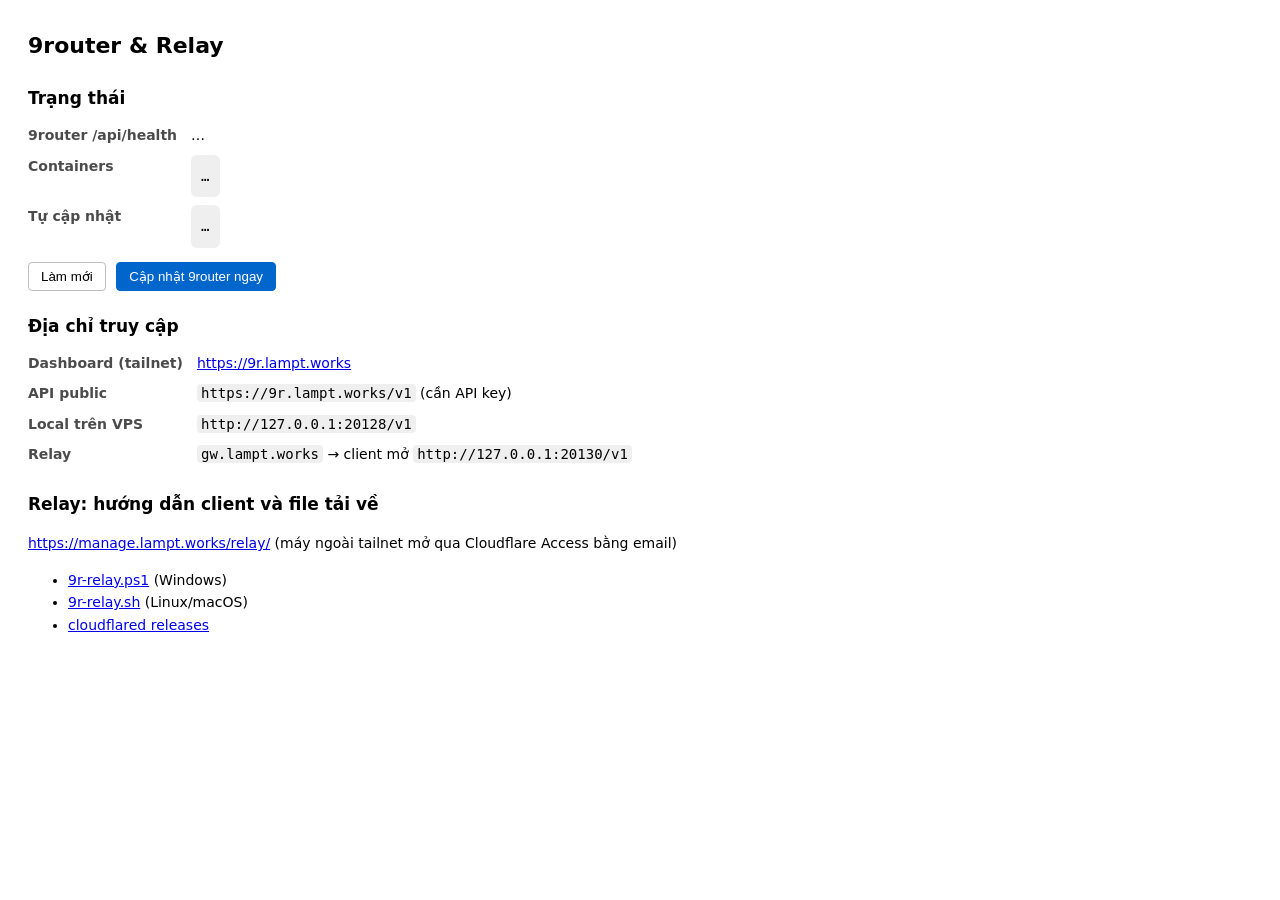
==== deploy/vps/cockpit-9router/index.html @ c33e1a71 "feat(deploy): Cockpit admin on manage.lampt.works with 9router/relay page - Cockpit bound to loopbac" ====
<!doctype html>
<html lang="vi">
<head>
<meta charset="utf-8">
<title>9router & Relay</title>
<script src="../base1/cockpit.js"></script>
<script src="app.js"></script>
<style>
body{padding:20px;font:14px/1.6 system-ui,sans-serif}
h1{font-size:22px;margin:0 0 8px}h2{font-size:17px;margin:22px 0 8px}
table{border-collapse:collapse}td,th{padding:4px 14px 4px 0;text-align:left;vertical-align:top}th{opacity:.7;font-weight:600}
pre{background:rgba(127,127,127,.12);padding:10px;border-radius:6px;overflow-x:auto;margin:0}
code{background:rgba(127,127,127,.12);padding:1px 4px;border-radius:4px}
.ok{color:#3e8635}.bad{color:#c9190b}
button{margin:10px 6px 0 0;padding:6px 12px;border-radius:4px;border:1px solid rgba(127,127,127,.5);background:transparent;color:inherit;cursor:pointer}
button.primary{background:#0066cc;color:#fff;border-color:#0066cc}
</style>
</head>
<body>
<h1>9router & Relay</h1>

<h2>Trạng thái</h2>
<table>
<tr><th>9router /api/health</th><td id="health">…</td></tr>
<tr><th>Containers</th><td><pre id="ps">…</pre></td></tr>
<tr><th>Tự cập nhật</th><td><pre id="timer">…</pre></td></tr>
</table>
<button id="refresh">Làm mới</button>
<button id="update" class="primary">Cập nhật 9router ngay</button>
<pre id="out" hidden></pre>

<h2>Địa chỉ truy cập</h2>
<table>
<tr><th>Dashboard (tailnet)</th><td><a href="https://9r.lampt.works" target="_blank" rel="noopener">https://9r.lampt.works</a></td></tr>
<tr><th>API public</th><td><code>https://9r.lampt.works/v1</code> (cần API key)</td></tr>
<tr><th>Local trên VPS</th><td><code>http://127.0.0.1:20128/v1</code></td></tr>
<tr><th>Relay</th><td><code>gw.lampt.works</code> → client mở <code>http://127.0.0.1:20130/v1</code></td></tr>
</table>

<h2>Relay: hướng dẫn client và file tải về</h2>
<p><a href="https://manage.lampt.works/relay/" target="_blank" rel="noopener">https://manage.lampt.works/relay/</a> (máy ngoài tailnet mở qua Cloudflare Access bằng email)</p>
<ul>
<li><a href="https://manage.lampt.works/relay/download/9r-relay.ps1" target="_blank" rel="noopener">9r-relay.ps1</a> (Windows)</li>
<li><a href="https://manage.lampt.works/relay/download/9r-relay.sh" target="_blank" rel="noopener">9r-relay.sh</a> (Linux/macOS)</li>
<li><a href="https://github.com/cloudflare/cloudflared/releases/latest" target="_blank" rel="noopener">cloudflared releases</a></li>
</ul>
</body>
</html>
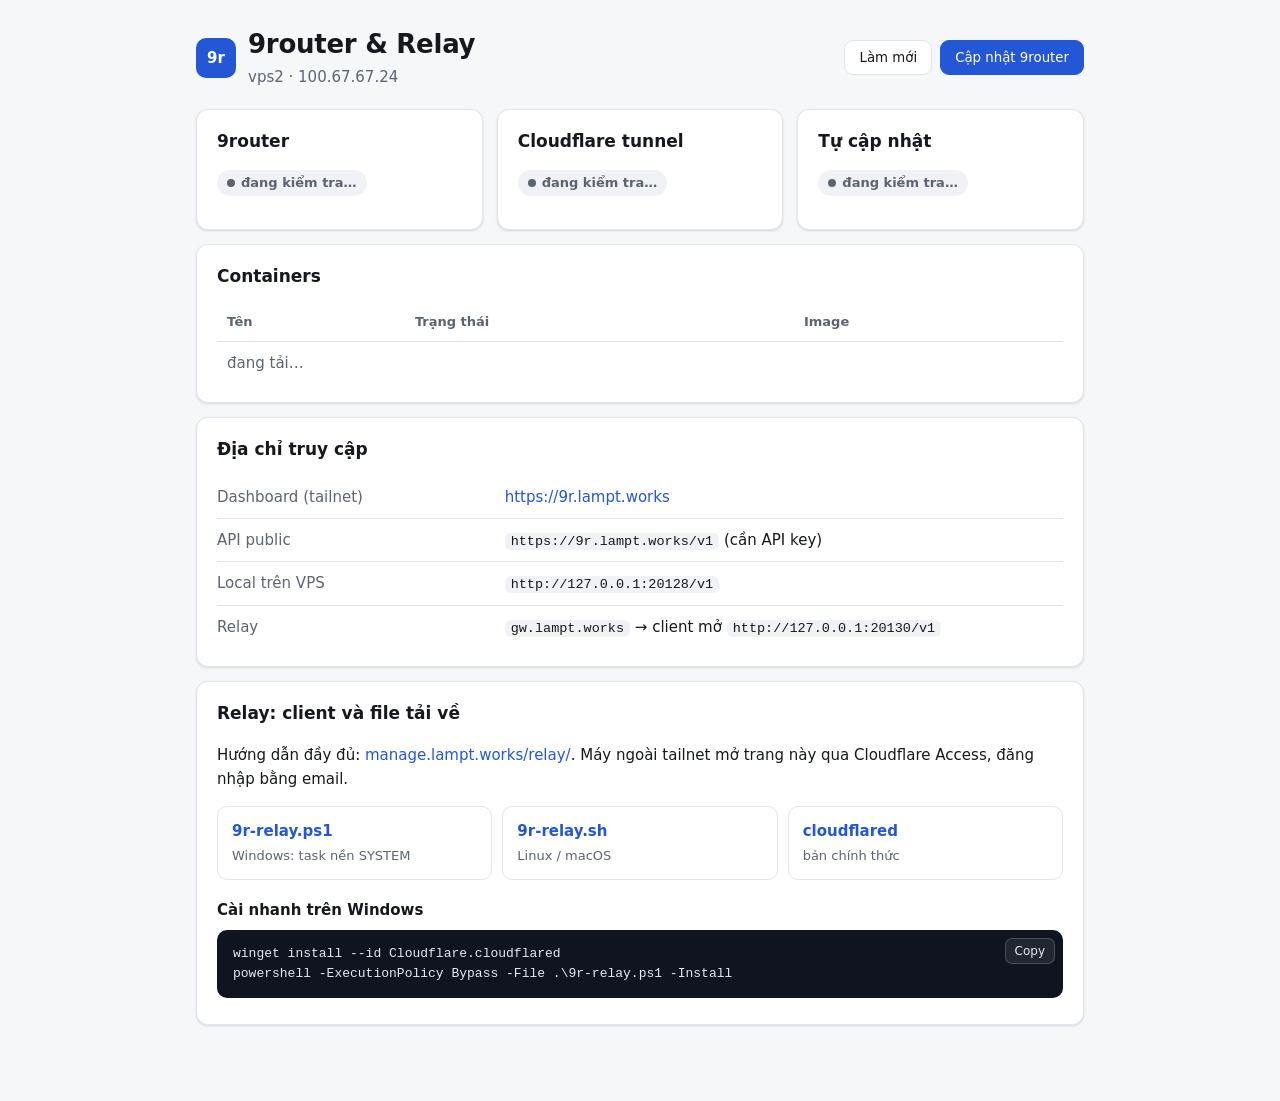
==== commit 44d15883: "feat(deploy): relay client as hidden SYSTEM task; restyle relay/Cockpit pages - 9r-relay.ps1: -Insta" ====
--- a/deploy/vps/cockpit-9router/index.html
+++ b/deploy/vps/cockpit-9router/index.html
@@ -2,47 +2,84 @@
 <html lang="vi">
 <head>
 <meta charset="utf-8">
+<meta name="viewport" content="width=device-width, initial-scale=1">
 <title>9router & Relay</title>
+<!-- Cockpit CSP is default-src 'self': CSS/JS must be separate files (no inline). -->
+<link rel="stylesheet" href="site.css">
 <script src="../base1/cockpit.js"></script>
+<script src="copy.js"></script>
 <script src="app.js"></script>
-<style>
-body{padding:20px;font:14px/1.6 system-ui,sans-serif}
-h1{font-size:22px;margin:0 0 8px}h2{font-size:17px;margin:22px 0 8px}
-table{border-collapse:collapse}td,th{padding:4px 14px 4px 0;text-align:left;vertical-align:top}th{opacity:.7;font-weight:600}
-pre{background:rgba(127,127,127,.12);padding:10px;border-radius:6px;overflow-x:auto;margin:0}
-code{background:rgba(127,127,127,.12);padding:1px 4px;border-radius:4px}
-.ok{color:#3e8635}.bad{color:#c9190b}
-button{margin:10px 6px 0 0;padding:6px 12px;border-radius:4px;border:1px solid rgba(127,127,127,.5);background:transparent;color:inherit;cursor:pointer}
-button.primary{background:#0066cc;color:#fff;border-color:#0066cc}
-</style>
 </head>
 <body>
-<h1>9router & Relay</h1>
+<div class="wrap">
 
-<h2>Trạng thái</h2>
-<table>
-<tr><th>9router /api/health</th><td id="health">…</td></tr>
-<tr><th>Containers</th><td><pre id="ps">…</pre></td></tr>
-<tr><th>Tự cập nhật</th><td><pre id="timer">…</pre></td></tr>
-</table>
-<button id="refresh">Làm mới</button>
-<button id="update" class="primary">Cập nhật 9router ngay</button>
-<pre id="out" hidden></pre>
+<header class="hero">
+  <div class="brand">
+    <div class="logo">9r</div>
+    <div>
+      <h1>9router & Relay</h1>
+      <p>vps2 · 100.67.67.24</p>
+    </div>
+  </div>
+  <div class="actions">
+    <button id="refresh" class="btn" type="button">Làm mới</button>
+    <button id="update" class="btn primary" type="button">Cập nhật 9router</button>
+  </div>
+</header>
 
-<h2>Địa chỉ truy cập</h2>
-<table>
-<tr><th>Dashboard (tailnet)</th><td><a href="https://9r.lampt.works" target="_blank" rel="noopener">https://9r.lampt.works</a></td></tr>
-<tr><th>API public</th><td><code>https://9r.lampt.works/v1</code> (cần API key)</td></tr>
-<tr><th>Local trên VPS</th><td><code>http://127.0.0.1:20128/v1</code></td></tr>
-<tr><th>Relay</th><td><code>gw.lampt.works</code> → client mở <code>http://127.0.0.1:20130/v1</code></td></tr>
-</table>
+<div class="grid">
+  <section class="card">
+    <h2>9router</h2>
+    <p><span id="health" class="pill">đang kiểm tra…</span></p>
+    <p class="muted" id="version"></p>
+  </section>
+  <section class="card">
+    <h2>Cloudflare tunnel</h2>
+    <p><span id="tunnel" class="pill">đang kiểm tra…</span></p>
+    <p class="muted" id="tunnel-detail"></p>
+  </section>
+  <section class="card">
+    <h2>Tự cập nhật</h2>
+    <p><span id="timer" class="pill">đang kiểm tra…</span></p>
+    <p class="muted" id="timer-detail"></p>
+  </section>
+</div>
 
-<h2>Relay: hướng dẫn client và file tải về</h2>
-<p><a href="https://manage.lampt.works/relay/" target="_blank" rel="noopener">https://manage.lampt.works/relay/</a> (máy ngoài tailnet mở qua Cloudflare Access bằng email)</p>
-<ul>
-<li><a href="https://manage.lampt.works/relay/download/9r-relay.ps1" target="_blank" rel="noopener">9r-relay.ps1</a> (Windows)</li>
-<li><a href="https://manage.lampt.works/relay/download/9r-relay.sh" target="_blank" rel="noopener">9r-relay.sh</a> (Linux/macOS)</li>
-<li><a href="https://github.com/cloudflare/cloudflared/releases/latest" target="_blank" rel="noopener">cloudflared releases</a></li>
-</ul>
+<section class="card">
+  <h2>Containers</h2>
+  <div class="table-scroll">
+    <table>
+      <thead><tr><th>Tên</th><th>Trạng thái</th><th>Image</th></tr></thead>
+      <tbody id="containers"><tr><td colspan="3" class="muted">đang tải…</td></tr></tbody>
+    </table>
+  </div>
+  <p class="muted" id="admin-hint" hidden>Bật <b>Administrative access</b> (góc trên bên phải) để xem container và dùng nút cập nhật.</p>
+  <pre class="out" id="out" hidden></pre>
+</section>
+
+<section class="card">
+  <h2>Địa chỉ truy cập</h2>
+  <dl class="kv">
+    <dt>Dashboard (tailnet)</dt><dd><a href="https://9r.lampt.works" target="_blank" rel="noopener">https://9r.lampt.works</a></dd>
+    <dt>API public</dt><dd><code>https://9r.lampt.works/v1</code> (cần API key)</dd>
+    <dt>Local trên VPS</dt><dd><code>http://127.0.0.1:20128/v1</code></dd>
+    <dt>Relay</dt><dd><code>gw.lampt.works</code> → client mở <code>http://127.0.0.1:20130/v1</code></dd>
+  </dl>
+</section>
+
+<section class="card">
+  <h2>Relay: client và file tải về</h2>
+  <p>Hướng dẫn đầy đủ: <a href="/relay/" target="_blank" rel="noopener">manage.lampt.works/relay/</a>. Máy ngoài tailnet mở trang này qua Cloudflare Access, đăng nhập bằng email.</p>
+  <div class="dl">
+    <a href="/relay/download/9r-relay.ps1" download><b>9r-relay.ps1</b><span>Windows: task nền SYSTEM</span></a>
+    <a href="/relay/download/9r-relay.sh" download><b>9r-relay.sh</b><span>Linux / macOS</span></a>
+    <a href="https://github.com/cloudflare/cloudflared/releases/latest" target="_blank" rel="noopener"><b>cloudflared</b><span>bản chính thức</span></a>
+  </div>
+  <h3>Cài nhanh trên Windows</h3>
+  <div class="code"><pre><code>winget install --id Cloudflare.cloudflared
+powershell -ExecutionPolicy Bypass -File .\9r-relay.ps1 -Install</code></pre></div>
+</section>
+
+</div>
 </body>
 </html>
--- a/deploy/vps/cockpit-9router/site.css
+++ b/deploy/vps/cockpit-9router/site.css
@@ -0,0 +1,123 @@
+/* Shared style for /relay/ and the Cockpit "9router & Relay" page.
+   External file on purpose: Cockpit's CSP (default-src 'self') blocks inline <style>. */
+:root {
+  --bg: #f6f7f9; --surface: #ffffff; --surface-2: #f0f2f5; --line: #e2e5ea;
+  --fg: #16181d; --muted: #5d6470; --accent: #2457d6; --accent-soft: #e8eefc;
+  --ok: #1f7a4d; --ok-soft: #e3f4ea; --bad: #b42318; --bad-soft: #fde8e6;
+  --warn: #8a5300; --warn-soft: #fff4dc;
+  --code-bg: #0f1420; --code-fg: #e6e9ef;
+  --radius: 12px; --shadow: 0 1px 2px rgba(16, 24, 40, .06), 0 1px 3px rgba(16, 24, 40, .08);
+  --mono: ui-monospace, SFMono-Regular, "Cascadia Code", Consolas, monospace;
+}
+@media (prefers-color-scheme: dark) {
+  :root:not([data-theme="light"]) {
+    --bg: #0e1116; --surface: #161a21; --surface-2: #1d222b; --line: #2a303b;
+    --fg: #e8eaee; --muted: #9aa3b2; --accent: #7aa2ff; --accent-soft: #1c2742;
+    --ok: #5fd39a; --ok-soft: #12291e; --bad: #ff8a80; --bad-soft: #2d1614;
+    --warn: #f3c56b; --warn-soft: #2b2312; --code-bg: #0a0d12; --code-fg: #e6e9ef;
+    --shadow: none;
+  }
+}
+:root[data-theme="dark"], html.pf-v6-theme-dark, html.pf-v5-theme-dark {
+  --bg: #0e1116; --surface: #161a21; --surface-2: #1d222b; --line: #2a303b;
+  --fg: #e8eaee; --muted: #9aa3b2; --accent: #7aa2ff; --accent-soft: #1c2742;
+  --ok: #5fd39a; --ok-soft: #12291e; --bad: #ff8a80; --bad-soft: #2d1614;
+  --warn: #f3c56b; --warn-soft: #2b2312; --code-bg: #0a0d12; --code-fg: #e6e9ef;
+  --shadow: none;
+}
+
+* { box-sizing: border-box; }
+html { -webkit-text-size-adjust: 100%; }
+body {
+  margin: 0; background: var(--bg); color: var(--fg);
+  font: 15px/1.6 system-ui, -apple-system, "Segoe UI", Roboto, "Helvetica Neue", Arial, sans-serif;
+}
+.wrap { max-width: 920px; margin: 0 auto; padding: 28px 16px 64px; }
+a { color: var(--accent); text-decoration: none; } a:hover { text-decoration: underline; }
+
+/* header */
+.hero { display: flex; align-items: flex-start; justify-content: space-between; gap: 16px; flex-wrap: wrap; margin-bottom: 20px; }
+.hero h1 { font-size: 26px; line-height: 1.25; margin: 0 0 4px; letter-spacing: -.01em; }
+.hero p { margin: 0; color: var(--muted); }
+.brand { display: flex; gap: 12px; align-items: center; }
+.logo { width: 40px; height: 40px; border-radius: 10px; background: var(--accent); color: #fff; display: grid; place-items: center; font-weight: 700; flex: none; }
+
+/* cards & sections */
+.card { background: var(--surface); border: 1px solid var(--line); border-radius: var(--radius); box-shadow: var(--shadow); padding: 18px 20px; margin: 14px 0; }
+.card > h2:first-child { margin-top: 0; }
+h2 { font-size: 17px; margin: 0 0 12px; }
+h3 { font-size: 15px; margin: 18px 0 8px; }
+.muted { color: var(--muted); }
+.grid { display: grid; gap: 14px; grid-template-columns: repeat(auto-fit, minmax(240px, 1fr)); }
+.grid .card { margin: 0; }
+
+/* key/value list */
+.kv { display: grid; grid-template-columns: minmax(140px, 34%) 1fr; gap: 0; margin: 0; }
+.kv dt, .kv dd { margin: 0; padding: 9px 0; border-top: 1px solid var(--line); }
+.kv dt { color: var(--muted); padding-right: 12px; }
+.kv dt:first-of-type, .kv dt:first-of-type + dd { border-top: 0; }
+@media (max-width: 560px) { .kv { grid-template-columns: 1fr; } .kv dd { border-top: 0; padding-top: 0; } }
+
+/* pills */
+.pill { display: inline-flex; align-items: center; gap: 6px; font-size: 13px; font-weight: 600; padding: 3px 10px; border-radius: 999px; background: var(--surface-2); color: var(--muted); white-space: nowrap; }
+.pill::before { content: ""; width: 8px; height: 8px; border-radius: 50%; background: currentColor; }
+.pill.ok { background: var(--ok-soft); color: var(--ok); }
+.pill.bad { background: var(--bad-soft); color: var(--bad); }
+
+/* flow diagram */
+.flow { list-style: none; margin: 0; padding: 0; display: grid; gap: 8px; }
+.flow li { display: grid; grid-template-columns: 28px 1fr; gap: 10px; align-items: start; }
+.flow .n { width: 28px; height: 28px; border-radius: 50%; background: var(--accent-soft); color: var(--accent); display: grid; place-items: center; font-weight: 700; font-size: 13px; }
+.flow b { display: block; }
+.flow span { color: var(--muted); font-size: 14px; }
+
+/* steps */
+.steps { counter-reset: s; list-style: none; padding: 0; margin: 0; }
+.steps > li { counter-increment: s; position: relative; padding: 0 0 18px 44px; }
+.steps > li::before { content: counter(s); position: absolute; left: 0; top: 0; width: 30px; height: 30px; border-radius: 50%; background: var(--accent); color: #fff; display: grid; place-items: center; font-weight: 700; font-size: 14px; }
+.steps > li:last-child { padding-bottom: 0; }
+.steps p { margin: 4px 0; }
+
+/* code */
+code { font-family: var(--mono); font-size: .9em; background: var(--surface-2); padding: 1px 6px; border-radius: 6px; overflow-wrap: anywhere; }
+.code { position: relative; margin: 8px 0; }
+.code pre { margin: 0; background: var(--code-bg); color: var(--code-fg); border-radius: 10px; padding: 14px 16px; overflow-x: auto; font: 13px/1.55 var(--mono); }
+.code pre code { background: none; padding: 0; color: inherit; font-size: inherit; }
+.copy { position: absolute; top: 8px; right: 8px; font: 12px/1 system-ui, sans-serif; padding: 6px 9px; border-radius: 7px; border: 1px solid rgba(255,255,255,.18); background: rgba(255,255,255,.08); color: #e6e9ef; cursor: pointer; }
+.copy:hover { background: rgba(255,255,255,.16); }
+
+/* buttons & downloads */
+.btn { display: inline-flex; align-items: center; gap: 8px; padding: 9px 14px; border-radius: 9px; border: 1px solid var(--line); background: var(--surface); color: var(--fg); font: 600 14px/1.2 inherit; font-family: inherit; cursor: pointer; text-decoration: none; }
+.btn:hover { background: var(--surface-2); text-decoration: none; }
+.btn.primary { background: var(--accent); border-color: var(--accent); color: #fff; }
+.btn.primary:hover { filter: brightness(1.07); }
+.btn:disabled { opacity: .6; cursor: progress; }
+.actions { display: flex; gap: 8px; flex-wrap: wrap; margin-top: 12px; }
+.dl { display: grid; gap: 10px; grid-template-columns: repeat(auto-fit, minmax(210px, 1fr)); }
+.dl a { display: block; padding: 12px 14px; border: 1px solid var(--line); border-radius: 10px; background: var(--surface); color: var(--fg); }
+.dl a:hover { border-color: var(--accent); text-decoration: none; }
+.dl a b { display: block; color: var(--accent); }
+.dl a span { font-size: 13px; color: var(--muted); }
+
+/* callouts & tables */
+.note { border-radius: 10px; padding: 12px 14px; background: var(--warn-soft); color: var(--warn); margin: 12px 0 0; }
+.note b { color: inherit; }
+table { width: 100%; border-collapse: collapse; }
+th, td { text-align: left; padding: 9px 10px; border-top: 1px solid var(--line); vertical-align: top; }
+thead th { border-top: 0; color: var(--muted); font-weight: 600; font-size: 13px; }
+.table-scroll { overflow-x: auto; }
+pre.out { background: var(--surface-2); color: var(--fg); border-radius: 10px; padding: 12px 14px; font: 13px/1.5 var(--mono); overflow-x: auto; margin: 0; white-space: pre-wrap; }
+footer { margin-top: 28px; color: var(--muted); font-size: 13px; text-align: center; }
+
+/* Grid/flex children default to min-width:auto and grow to fit long code lines;
+   let them shrink so wide <pre> blocks scroll inside the card instead of the page. */
+.card, .grid > *, .steps > li, .flow li > div, .kv dt, .kv dd, .hero > *, .brand > div { min-width: 0; }
+.kv { grid-template-columns: minmax(140px, 34%) minmax(0, 1fr); }
+.flow li { grid-template-columns: 28px minmax(0, 1fr); }
+@media (max-width: 560px) {
+  .wrap { padding: 20px 12px 48px; }
+  .card { padding: 16px 14px; }
+  .kv { grid-template-columns: minmax(0, 1fr); }
+  .steps > li { padding-left: 40px; }
+  .hero h1 { font-size: 22px; }
+}
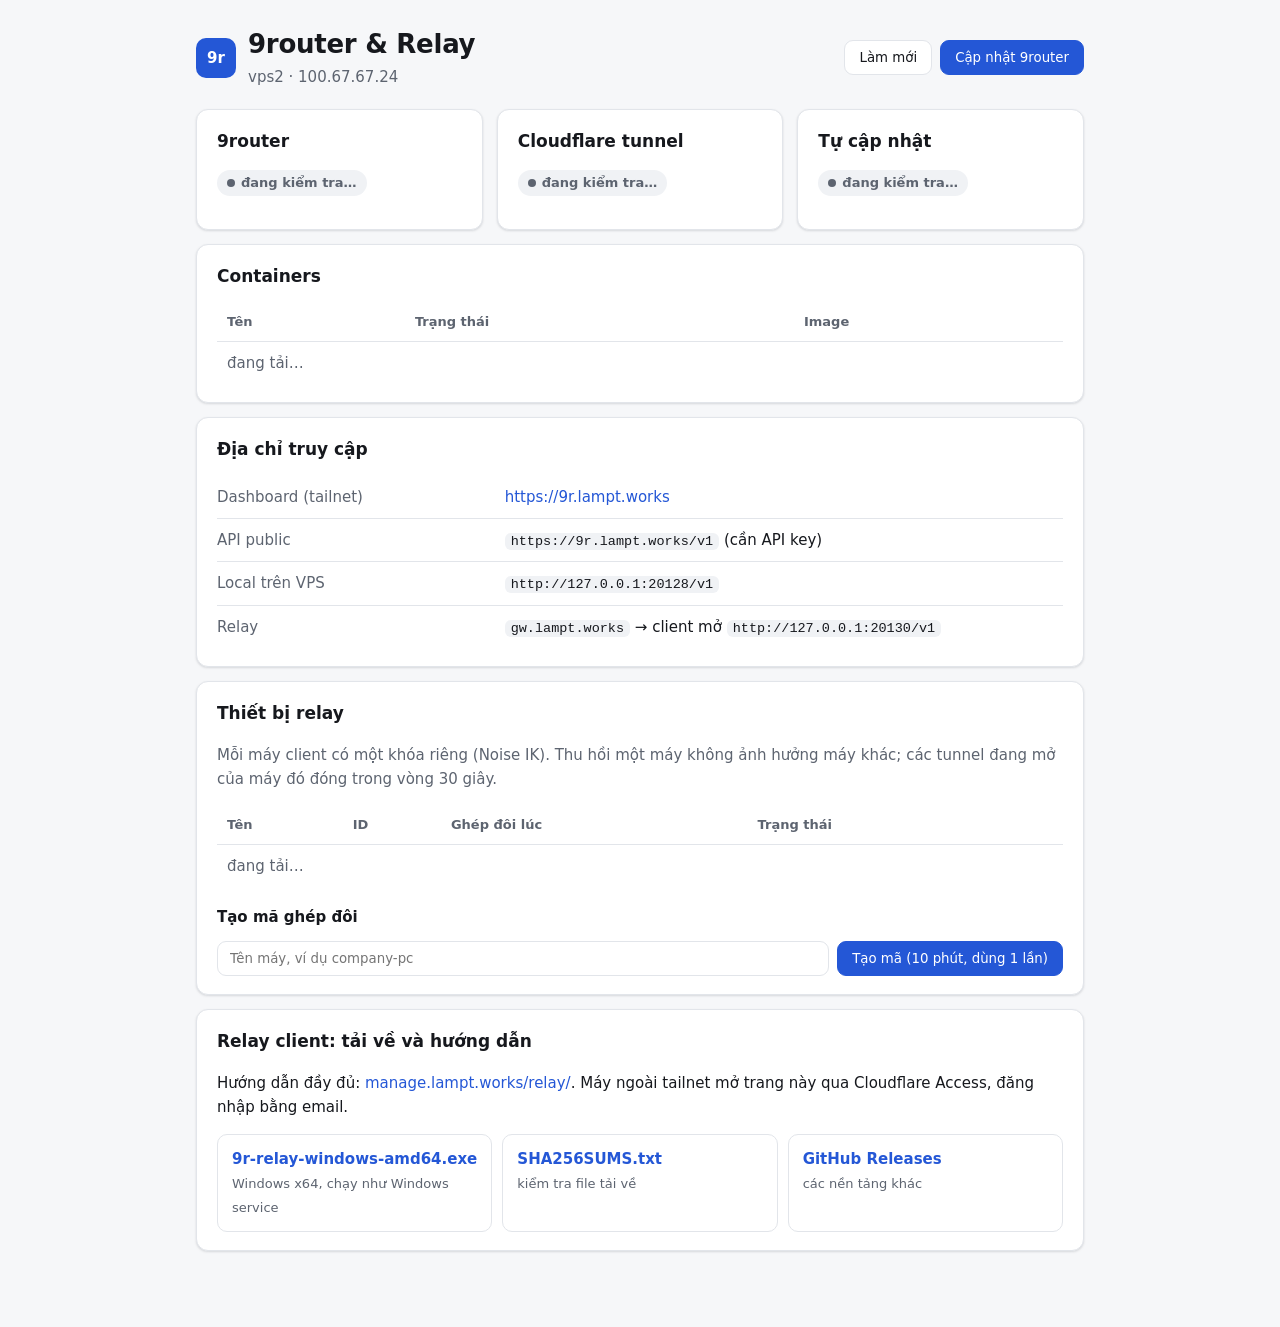
==== commit 2e0073b5: "feat(relay): 9r-relay v1 - Noise-encrypted relay with per-device pairing Modelled on Orca's mobile r" ====
--- a/deploy/vps/cockpit-9router/index.html
+++ b/deploy/vps/cockpit-9router/index.html
@@ -68,16 +68,36 @@
 </section>
 
 <section class="card">
-  <h2>Relay: client và file tải về</h2>
+  <h2>Thiết bị relay</h2>
+  <p class="muted">Mỗi máy client có một khóa riêng (Noise IK). Thu hồi một máy không ảnh hưởng máy khác; các tunnel đang mở của máy đó đóng trong vòng 30 giây.</p>
+  <div class="table-scroll">
+    <table>
+      <thead><tr><th>Tên</th><th>ID</th><th>Ghép đôi lúc</th><th>Trạng thái</th><th></th></tr></thead>
+      <tbody id="devices"><tr><td colspan="5" class="muted">đang tải…</td></tr></tbody>
+    </table>
+  </div>
+  <p class="muted" id="pending"></p>
+
+  <h3>Tạo mã ghép đôi</h3>
+  <form id="pair-form" class="actions">
+    <input id="pair-name" class="input" type="text" maxlength="40" placeholder="Tên máy, ví dụ company-pc" required pattern="[A-Za-z0-9 ._\-]{1,40}">
+    <button class="btn primary" type="submit" id="pair-btn">Tạo mã (10 phút, dùng 1 lần)</button>
+  </form>
+  <div id="pair-result" hidden>
+    <p>Mã cho <b id="pair-for"></b>, hết hạn lúc <b id="pair-exp"></b>. Chạy trên máy đó, trong PowerShell mở bằng quyền Administrator:</p>
+    <div class="code"><pre><code id="pair-cmd"></code></pre></div>
+    <p class="note">Mã này là bí mật cho tới khi hết hạn: nó chứa invite dùng một lần và service token Cloudflare Access. Chuyển qua kênh an toàn, không dán vào chat công khai.</p>
+  </div>
+</section>
+
+<section class="card">
+  <h2>Relay client: tải về và hướng dẫn</h2>
   <p>Hướng dẫn đầy đủ: <a href="/relay/" target="_blank" rel="noopener">manage.lampt.works/relay/</a>. Máy ngoài tailnet mở trang này qua Cloudflare Access, đăng nhập bằng email.</p>
   <div class="dl">
-    <a href="/relay/download/9r-relay.ps1" download><b>9r-relay.ps1</b><span>Windows: task nền SYSTEM</span></a>
-    <a href="/relay/download/9r-relay.sh" download><b>9r-relay.sh</b><span>Linux / macOS</span></a>
-    <a href="https://github.com/cloudflare/cloudflared/releases/latest" target="_blank" rel="noopener"><b>cloudflared</b><span>bản chính thức</span></a>
+    <a href="/relay/download/9r-relay-windows-amd64.exe" download><b>9r-relay-windows-amd64.exe</b><span>Windows x64, chạy như Windows service</span></a>
+    <a href="/relay/download/SHA256SUMS.txt" download><b>SHA256SUMS.txt</b><span>kiểm tra file tải về</span></a>
+    <a href="https://github.com/lampt24/9router/releases?q=relay-v" target="_blank" rel="noopener"><b>GitHub Releases</b><span>các nền tảng khác</span></a>
   </div>
-  <h3>Cài nhanh trên Windows</h3>
-  <div class="code"><pre><code>winget install --id Cloudflare.cloudflared
-powershell -ExecutionPolicy Bypass -File .\9r-relay.ps1 -Install</code></pre></div>
 </section>
 
 </div>
--- a/deploy/vps/cockpit-9router/site.css
+++ b/deploy/vps/cockpit-9router/site.css
@@ -107,6 +107,8 @@
 thead th { border-top: 0; color: var(--muted); font-weight: 600; font-size: 13px; }
 .table-scroll { overflow-x: auto; }
 pre.out { background: var(--surface-2); color: var(--fg); border-radius: 10px; padding: 12px 14px; font: 13px/1.5 var(--mono); overflow-x: auto; margin: 0; white-space: pre-wrap; }
+.input { flex: 1 1 220px; min-width: 0; padding: 9px 12px; border-radius: 9px; border: 1px solid var(--line); background: var(--surface); color: var(--fg); font: 14px/1.2 inherit; font-family: inherit; }
+.input:focus { outline: 2px solid var(--accent); outline-offset: 1px; }
 footer { margin-top: 28px; color: var(--muted); font-size: 13px; text-align: center; }
 
 /* Grid/flex children default to min-width:auto and grow to fit long code lines;
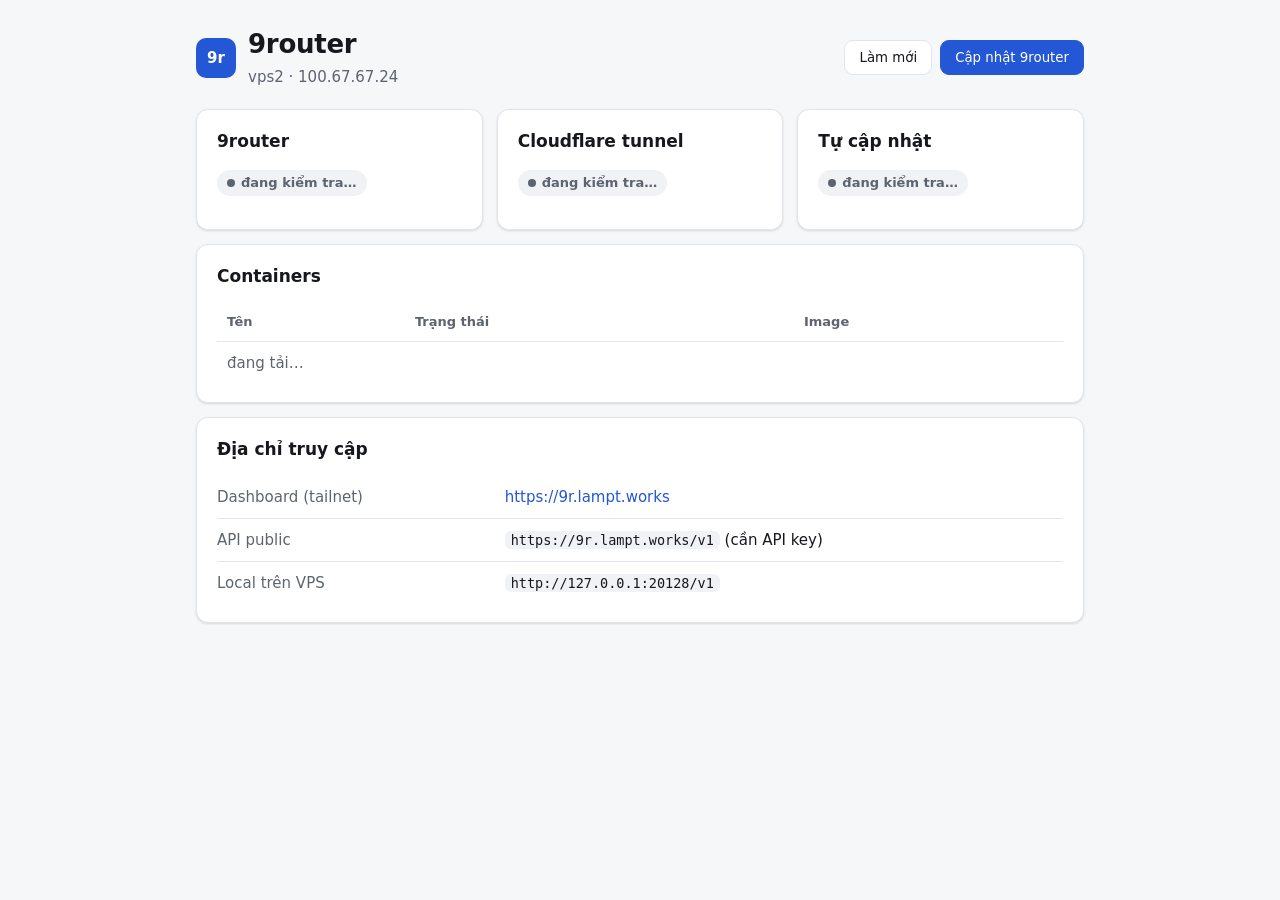
==== commit 2246a515: "chore(deploy): remove relay/Orca parts, keep a generic Caddy add-on hook relay-server, its Caddy sit" ====
--- a/deploy/vps/cockpit-9router/index.html
+++ b/deploy/vps/cockpit-9router/index.html
@@ -3,7 +3,7 @@
 <head>
 <meta charset="utf-8">
 <meta name="viewport" content="width=device-width, initial-scale=1">
-<title>9router & Relay</title>
+<title>9router</title>
 <!-- Cockpit CSP is default-src 'self': CSS/JS must be separate files (no inline). -->
 <link rel="stylesheet" href="site.css">
 <script src="../base1/cockpit.js"></script>
@@ -17,7 +17,7 @@
   <div class="brand">
     <div class="logo">9r</div>
     <div>
-      <h1>9router & Relay</h1>
+      <h1>9router</h1>
       <p>vps2 · 100.67.67.24</p>
     </div>
   </div>
@@ -63,41 +63,7 @@
     <dt>Dashboard (tailnet)</dt><dd><a href="https://9r.lampt.works" target="_blank" rel="noopener">https://9r.lampt.works</a></dd>
     <dt>API public</dt><dd><code>https://9r.lampt.works/v1</code> (cần API key)</dd>
     <dt>Local trên VPS</dt><dd><code>http://127.0.0.1:20128/v1</code></dd>
-    <dt>Relay</dt><dd><code>gw.lampt.works</code> → client mở <code>http://127.0.0.1:20130/v1</code></dd>
   </dl>
-</section>
-
-<section class="card">
-  <h2>Thiết bị relay</h2>
-  <p class="muted">Mỗi máy client có một khóa riêng (Noise IK). Thu hồi một máy không ảnh hưởng máy khác; các tunnel đang mở của máy đó đóng trong vòng 30 giây.</p>
-  <div class="table-scroll">
-    <table>
-      <thead><tr><th>Tên</th><th>ID</th><th>Ghép đôi lúc</th><th>Trạng thái</th><th></th></tr></thead>
-      <tbody id="devices"><tr><td colspan="5" class="muted">đang tải…</td></tr></tbody>
-    </table>
-  </div>
-  <p class="muted" id="pending"></p>
-
-  <h3>Tạo mã ghép đôi</h3>
-  <form id="pair-form" class="actions">
-    <input id="pair-name" class="input" type="text" maxlength="40" placeholder="Tên máy, ví dụ company-pc" required pattern="[A-Za-z0-9 ._\-]{1,40}">
-    <button class="btn primary" type="submit" id="pair-btn">Tạo mã (10 phút, dùng 1 lần)</button>
-  </form>
-  <div id="pair-result" hidden>
-    <p>Mã cho <b id="pair-for"></b>, hết hạn lúc <b id="pair-exp"></b>. Chạy trên máy đó, trong PowerShell mở bằng quyền Administrator:</p>
-    <div class="code"><pre><code id="pair-cmd"></code></pre></div>
-    <p class="note">Mã này là bí mật cho tới khi hết hạn: nó chứa invite dùng một lần và service token Cloudflare Access. Chuyển qua kênh an toàn, không dán vào chat công khai.</p>
-  </div>
-</section>
-
-<section class="card">
-  <h2>Relay client: tải về và hướng dẫn</h2>
-  <p>Hướng dẫn đầy đủ: <a href="/relay/" target="_blank" rel="noopener">manage.lampt.works/relay/</a>. Máy ngoài tailnet mở trang này qua Cloudflare Access, đăng nhập bằng email.</p>
-  <div class="dl">
-    <a href="/relay/download/9r-relay-windows-amd64.exe" download><b>9r-relay-windows-amd64.exe</b><span>Windows x64, chạy như Windows service</span></a>
-    <a href="/relay/download/SHA256SUMS.txt" download><b>SHA256SUMS.txt</b><span>kiểm tra file tải về</span></a>
-    <a href="https://github.com/lampt24/9router/releases?q=relay-v" target="_blank" rel="noopener"><b>GitHub Releases</b><span>các nền tảng khác</span></a>
-  </div>
 </section>
 
 </div>
--- a/deploy/vps/cockpit-9router/site.css
+++ b/deploy/vps/cockpit-9router/site.css
@@ -1,4 +1,4 @@
-/* Shared style for /relay/ and the Cockpit "9router & Relay" page.
+/* Style for the Cockpit "9router" page.
    External file on purpose: Cockpit's CSP (default-src 'self') blocks inline <style>. */
 :root {
   --bg: #f6f7f9; --surface: #ffffff; --surface-2: #f0f2f5; --line: #e2e5ea;
